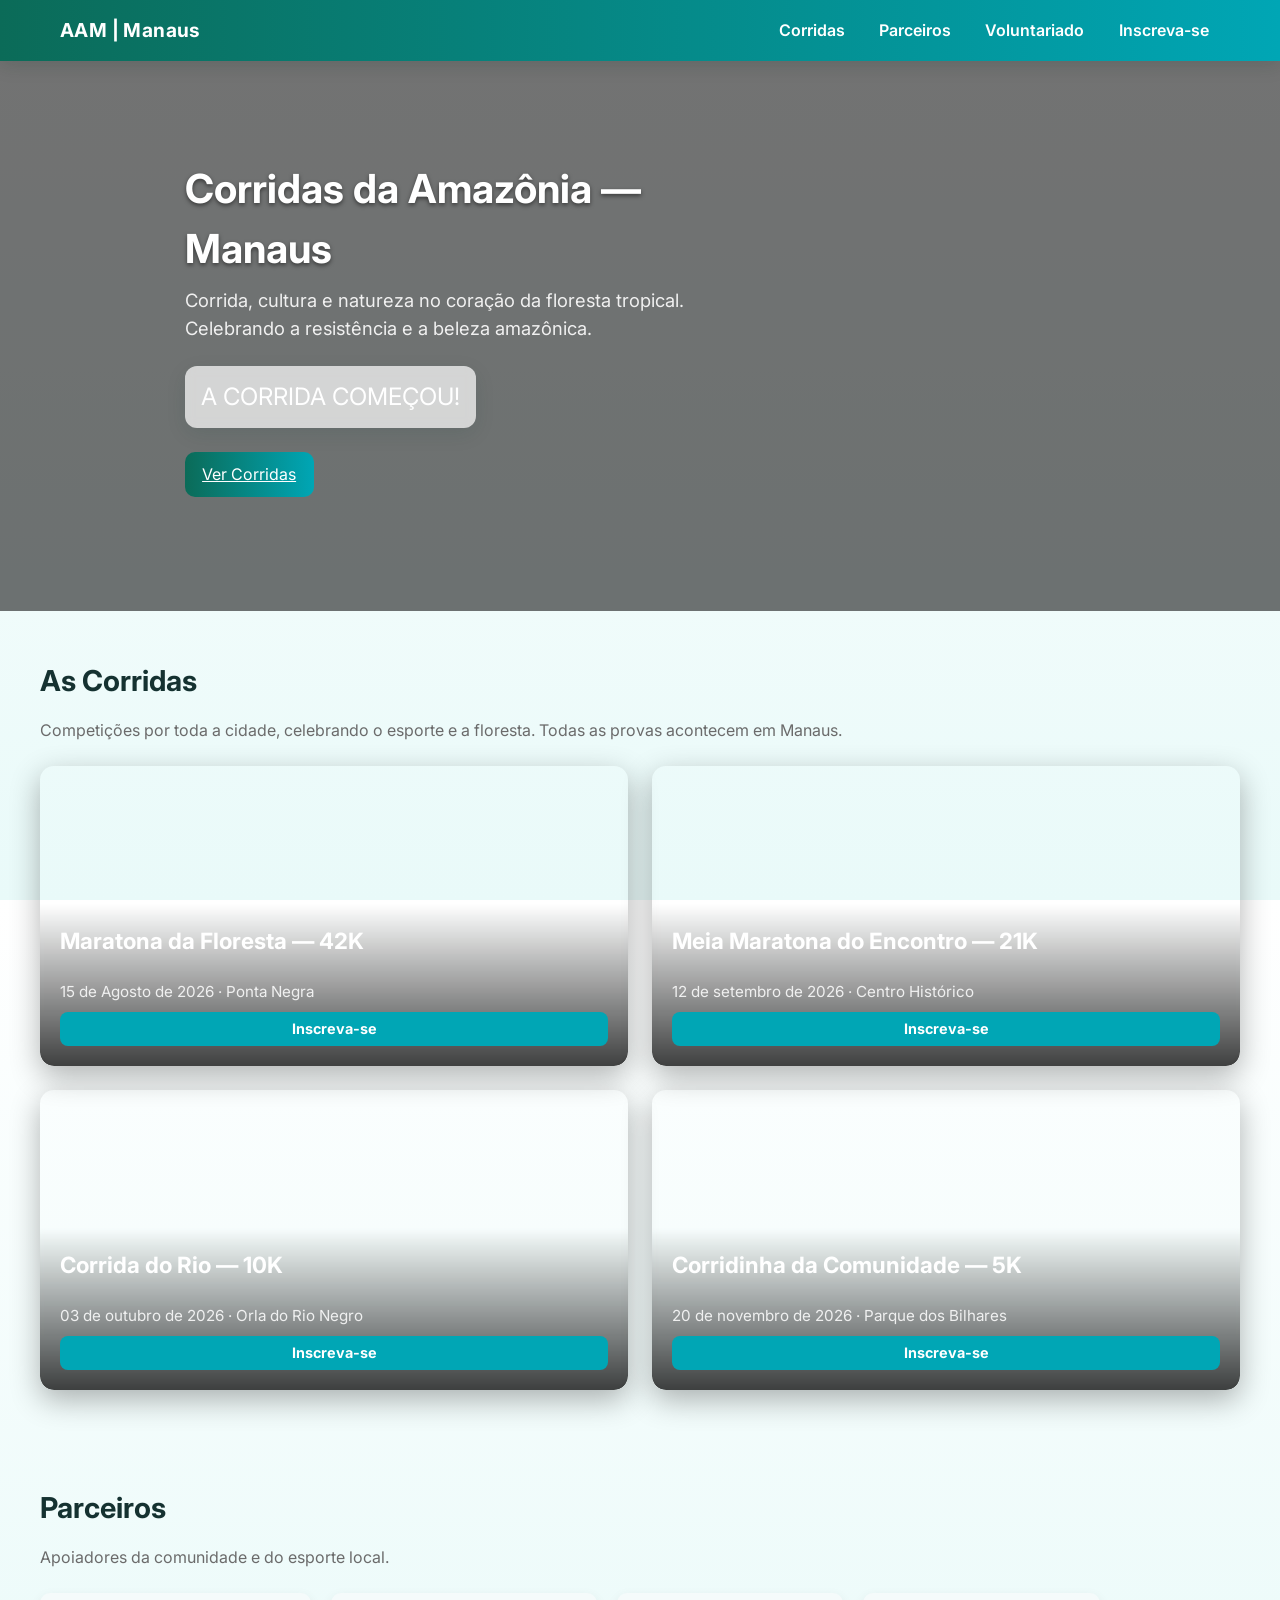
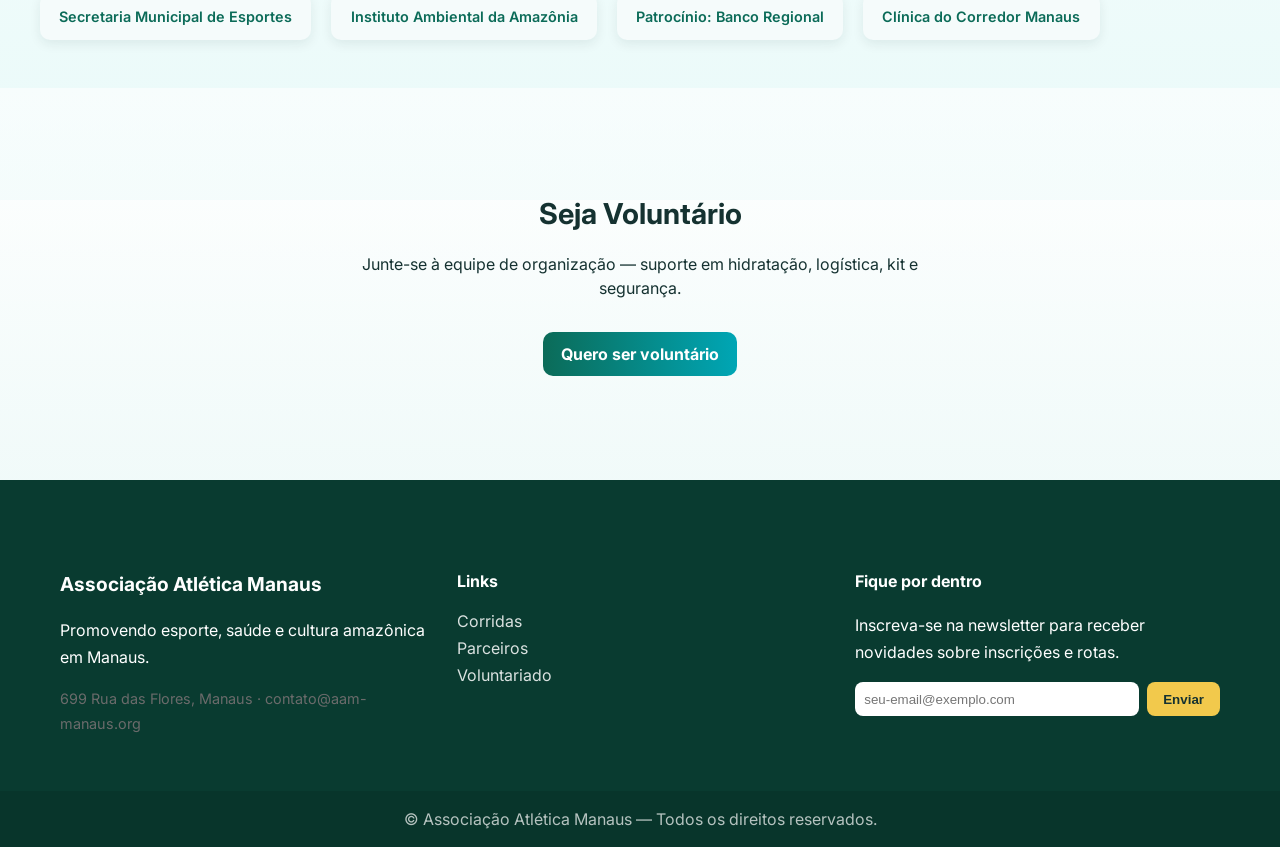
==== index.html @ b6396d85 "Commit inicial: Projeto de Corridas AAM" ====
<!doctype html>
<html lang="pt-BR">
<head>
    <meta charset="utf-8" />
    <meta name="viewport" content="width=device-width,initial-scale=1" />
    <title>Associação Atlética Manaus — Corridas na Amazônia</title>
    <link rel="stylesheet" href="styles.css"> 
    <link rel="preconnect" href="https://fonts.googleapis.com">
    <link rel="preconnect" href="https://fonts.gstatic.com" crossorigin>
    <link href="https://fonts.googleapis.com/css2?family=Inter:wght@300;400;600;700&display=swap" rel="stylesheet">
    <meta name="description" content="Celebrando a resistência e a beleza amazônica — corrida de 5K, 10K, meia e maratona em Manaus.">
</head>
<body>
    <header class="site-header">
        <div class="container header-inner">
            <a class="brand" href="index.html">AAM | Manaus</a>
            <nav class="main-nav" aria-label="menu principal">
                <ul>
                    <li class="dropdown">
    <a href="#" class="dropbtn">Corridas</a>
    
    <div class="dropdown-content">
        <a href="Corrida 1.html">Maratona da Floresta — 42K</a>
        <a href="Corrida 2.html">Meia Maratona do Encontro — 21K</a>
        <a href="Corrida 3.html">Corrida do Rio — 10K</a>
        <a href="Corrida 4.html">Corridinha da Comunidade — 5K</a>
    </div>
</li>
                    <li><a class="btn" href="Parceiros/parceiros.html">Parceiros</a></li>
                    <li><a class="btn" href="volutarios/voluntarios.html">Voluntariado</a></li>
                    <li><a class="btn" href="inscricoes.html">Inscreva-se</a></li>
                </ul>
            </nav>
            <button class="menu-toggle" aria-expanded="false" aria-label="Abrir menu">☰</button>
        </div>
    </header>

    <main>
        <section class="hero" aria-labelledby="hero-title" style="background-image:url('images/hero-manaus.jpg')">
            <div class="overlay"></div> 
            <div class="container hero-inner">
                <div class="hero-text">
                    <h1 id="hero-title">Corridas da Amazônia — Manaus</h1>
                    <p class="lead">Corrida, cultura e natureza no coração da floresta tropical. Celebrando a resistência e a beleza amazônica.</p>

                    <div class="countdown" aria-live="polite">
                        <div><strong id="days">00</strong><span>Dias</span></div>
                        <div><strong id="hours">00</strong><span>Horas</span></div>
                        <div><strong id="minutes">00</strong><span>Min</span></div> 
                        <div><strong id="seconds">00</strong><span>Seg</span></div> 
                    </div>

                    <p class="hero-cta">
                        <a class="primary" href="#races">Ver Corridas</a>
                    </p>
                </div>
            </div>
        </section>

        <section id="races" class="container section">
            <h2>As Corridas</h2>
            <p class="muted">Competições por toda a cidade, celebrando o esporte e a floresta. Todas as provas acontecem em Manaus.</p>

            <div class="races-grid">
                <article class="race-card" style="background-image:url('images/corrida-manaus.jpg')">
                    <div class="race-overlay">
                        <a class="race-title-link" href="Corrida 1.html">
                            <h3>Maratona da Floresta — 42K</h3>
                        </a>
                        <p class="meta">15 de Agosto de 2026 · Ponta Negra</p>
                        <a href="inscricoes.html" class="btn small">Inscreva-se</a>
                    </div>
                </article>

                <article class="race-card" style="background-image:url('images/rio-negro.jpg')">
                    <div class="race-overlay">
                        <a class="race-title-link" href="Corrida 2.html">
                            <h3>Meia Maratona do Encontro — 21K</h3>
                        </a>
                        <p class="meta">12 de setembro de 2026 · Centro Histórico</p>
                        <a href="inscricoes.html" class="btn small">Inscreva-se</a>
                    </div>
                </article>

                <article class="race-card" style="background-image:url('images/floresta.jpg')">
                    <div class="race-overlay">
                        <a class="race-title-link" href="Corrida 3.html">
                            <h3>Corrida do Rio — 10K</h3>
                        </a>
                        <p class="meta">03 de outubro de 2026 · Orla do Rio Negro</p>
                        <a href="inscricoes.html" class="btn small">Inscreva-se</a>
                    </div>
                </article>

                <article class="race-card" style="background-image:url('images/voluntarios.jpg')">
                    <div class="race-overlay">
                        <a class="race-title-link" href="Corrida 4.html">
                            <h3>Corridinha da Comunidade — 5K</h3>
                        </a>
                        <p class="meta">20 de novembro de 2026 · Parque dos Bilhares</p>
                        <a href="inscricoes.html" class="btn small">Inscreva-se</a>
                    </div>
                </article>
            </div>
        </section>

        

        <section id="partners" class="container section">
            <h2>Parceiros</h2>
            <p class="muted">Apoiadores da comunidade e do esporte local.</p>

            <div class="partners-grid">
                <div class="partner">Secretaria Municipal de Esportes</div>
                <div class="partner">Instituto Ambiental da Amazônia</div>
                <div class="partner">Patrocínio: Banco Regional</div>
                <div class="partner">Clínica do Corredor Manaus</div>
            </div>
        </section>

        <section id="volunteer" class="section alt">
            <div class="container">
                <h2>Seja Voluntário</h2>
                <p>Junte-se à equipe de organização — suporte em hidratação, logística, kit e segurança.</p>
                <a class="btn primary" href="volutarios/voluntarios.html">Quero ser voluntário</a>
            </div>
        </section>

        <footer class="site-footer">
            <div class="container footer-inner">
                <div class="footer-col">
                    <h3>Associação Atlética Manaus</h3>
                    <p>Promovendo esporte, saúde e cultura amazônica em Manaus.</p>
                    <p class="muted small">699 Rua das Flores, Manaus · contato@aam-manaus.org</p>
                </div>

                <div class="footer-col">
                    <h4>Links</h4>
                    <ul>
                        <li><a href="#races">Corridas</a></li>
                        <li><a href="Parceiros/parceiros.html">Parceiros</a></li>
                        <li><a href="volutarios/voluntarios.html">Voluntariado</a></li>
                    </ul>
                </div>

                <div class="footer-col">
                    <h4>Fique por dentro</h4>
                    <p>Inscreva-se na newsletter para receber novidades sobre inscrições e rotas.</p>
                    <form class="newsletter" action="#" method="post" onsubmit="alert('Obrigado! (formulário de demonstração)'); return false;">
                        <input type="email" placeholder="seu-email@exemplo.com" required>
                        <button type="submit">Enviar</button>
                    </form>
                </div>
            </div>

            <div class="copyright">
                © <span id="year"></span> Associação Atlética Manaus — Todos os direitos reservados.
            </div>
        </footer>
    </main>
    <script>
    // Espera o HTML carregar ANTES de rodar qualquer script
    document.addEventListener('DOMContentLoaded', () => {

        // --- INÍCIO: O SEU CÓDIGO DO DROPDOWN (Menu) ---
        const dropbtn = document.querySelector('.dropbtn');
        const dropdownContent = document.querySelector('.dropdown-content');

        if (dropbtn && dropdownContent) {
            // Alterna a classe 'show' para mostrar/esconder o menu
            dropbtn.addEventListener('click', function(e) {
                e.preventDefault(); // Impede o link '#' de rolar a página para o topo
                dropdownContent.classList.toggle('show');
            });

            // Fecha o dropdown se o usuário clicar fora dele
            document.addEventListener('click', function(e) {
                if (!dropbtn.contains(e.target) && !dropdownContent.contains(e.target)) {
                    dropdownContent.classList.remove('show');
                }
            });
        }
        const dataDoEventoString = "sep 12, 2026 08:00:00"; 
        const dataDoEvento = new Date(dataDoEventoString).getTime();

        const elDias = document.getElementById("days");
        const elHoras = document.getElementById("hours");
        const elMinutos = document.getElementById("minutes");
        const elSegundos = document.getElementById("seconds");
        
        const elContainer = document.querySelector('.countdown'); 

        if (!elDias || !elHoras || !elMinutos || !elSegundos) {
            console.error("ERRO: Não encontrei os elementos 'days', 'hours', 'minutes', 'seconds'.");
        } else {
            const intervalo = setInterval(function() {
                
                const agora = new Date().getTime();
                const distancia = dataDoEvento - agora;

                if (distancia < 0) {
                    clearInterval(intervalo);
                    if(elContainer) {
                       elContainer.innerHTML = "<div style='color: white; font-size: 1.5rem; text-align: center;'>A CORRIDA COMEÇOU!</div>";
                    } else {
                       elDias.parentElement.innerHTML = "Evento Iniciado!";
                    }
                    return; 
                }

                const dias = Math.floor(distancia / (1000 * 60 * 60 * 24));
                const horas = Math.floor((distancia % (1000 * 60 * 60 * 24)) / (1000 * 60 * 60));
                const minutos = Math.floor((distancia % (1000 * 60 * 60)) / (1000 * 60));
                const segundos = Math.floor((distancia % (1000 * 60)) / 1000);

                elDias.innerText = dias < 10 ? "0" + dias : dias;
                elHoras.innerText = horas < 10 ? "0" + horas : horas;
                elMinutos.innerText = minutos < 10 ? "0" + minutos : minutos;
                elSegundos.innerText = segundos < 10 ? "0" + segundos : segundos;

            }, 1000); 
        }

    }); // Fim do 'DOMContentLoaded'
</script>
    
</body>
</html>
---- styles.css ----
:root{
    /* CORES */
    --bg: #ffffff;
    --card: #f5fbfb;
    --muted: #6b6b6b;
    --accent-1: #0b6b58; /* verde amazônico */
    --accent-2: #00a6b5; /* azul rio */
    --accent-3: #f2c94c; /* amarelo solar */
    --glass: rgba(255,255,255,0.7);

    /* LAYOUT */
    --radius: 14px;
    --max-width: 1200px; 
    --container-pad: 1.25rem;

    /* TIPOGRAFIA */
    font-family: 'Inter', system-ui, -apple-system, 'Segoe UI', Roboto, 'Helvetica Neue', Arial, sans-serif;
    font-size: 16px;
}

/* Base Reset & Typography */
*, *::before, *::after {
    box-sizing: border-box;
}
html, body {
    height: 100%;
}
body {
    margin: 0;
    background: linear-gradient(180deg, var(--bg) 0%, #e9faf9 100%);
    color: #153231;
    -webkit-font-smoothing: antialiased;
    -moz-osx-font-smoothing: grayscale;
    line-height: 1.5;
}
a { color: var(--accent-2); }
.muted { color: var(--muted); }
.small { font-size: 0.9rem; }
h2 { margin: 0 0 0.5rem 0; font-size: 1.8rem; }
h3 { margin: 0; font-size: 1.25rem; }
h4 { margin-top: 0; }

/* Container & Sections */
.container {
    max-width: var(--max-width);
    margin: 0 auto;
    padding: 2.5rem var(--container-pad); 
}
.section { padding: 3rem 0; }
.section.alt { background: linear-gradient(180deg, rgba(255,255,255,0.6), rgba(240,250,249,0.9)); }


/* Botões */
.btn {
    text-decoration: none;
    font-weight: 700;
    cursor: pointer;
    text-align: center;
    transition: all 0.2s ease-in-out;
}
.primary {
    display: inline-block;
    background: linear-gradient(90deg, var(--accent-1), var(--accent-2));
    color: white;
    padding: 0.65rem 1.1rem;
    border-radius: 10px;
    border: none;
}
.primary:hover { opacity: 0.9; transform: translateY(-1px); }

.secondary {
    display: inline-block;
    background: transparent;
    color: var(--accent-1);
    border: 2px solid var(--accent-1);
    padding: 0.55rem 1rem;
    border-radius: 10px;
    font-weight: 600;
}
.secondary:hover { background: var(--accent-1); color: white; }

.btn.small {
    padding: 0.4rem 0.8rem;
    border-radius: 8px;
    background: var(--accent-2);
    color: white;
    font-size: 0.9rem;
}
.btn.small:hover { background: var(--accent-1); }
.link { color: var(--accent-1); text-decoration: none; font-weight: 600; }
.link:hover { text-decoration: underline; }


/* Header & Navigation */
.site-header {
    background: linear-gradient(90deg, var(--accent-1), var(--accent-2));
    color: white;
    position: sticky;
    top: 0;
    z-index: 100;
    box-shadow: 0 4px 18px rgba(5,40,30,0.15);
}
.header-inner {
    display: flex;
    align-items: center;
    justify-content: space-between;
    padding: 1rem var(--container-pad); 
}
.brand {
    font-weight: 700;
    text-decoration: none;
    color: white;
    font-size: 1.2rem;
    letter-spacing: 0.4px;
}
.main-nav ul {
    list-style: none;
    margin: 0;
    padding: 0;
    display: flex;
    gap: 0.75rem;
    align-items: center;
}
.main-nav a {
    color: white;
    text-decoration: none;
    padding: 0.45rem 0.7rem;
    border-radius: 8px;
    font-weight: 600;
}
.main-nav a:hover { background: rgba(255,255,255,0.12); }
.btn.header-btn { 
    background: rgba(255,255,255,0.18);
    border: 1px solid rgba(255,255,255,0.3);
    padding: 0.4rem 0.9rem;
    border-radius: 10px;
}
.menu-toggle {
    display: none;
    background: none;
    border: 0;
    color: white;
    font-size: 1.5rem;
    padding: 0.5rem;
    cursor: pointer;
}

/* Hero Section (Com imagem de fundo) */
.hero {
    position: relative;
    background-size: cover;
    background-position: center top 20%; /* FOCA no topo para mostrar o Teatro Amazonas */
    background-repeat: no-repeat;
    min-height: 550px; 
    color: white;
    display: flex;
    align-items: center;
}
.hero .overlay {
    position: absolute;
    inset: 0;
    background: rgba(0,0,0,0.55); /* Levemente mais escuro para melhor contraste */
}
.hero-inner {
    position: relative;
    z-index: 2;
    padding-top: 2rem; 
    padding-bottom: 2rem;
}
.hero-text {
    flex: 1;
    max-width: 60%; 
}
.hero h1 { 
    font-size: 2.5rem; 
    margin: 0 0 0.5rem 0;
    text-shadow: 0 2px 4px rgba(0,0,0,0.5);
}
.lead {
    color: #f0f0f0; 
    margin: 0 0 1.5rem 0;
    font-size: 1.15rem;
}

/* Contagem Regressiva */
.countdown {
    display: flex;
    gap: 0.75rem;
    margin: 1.25rem 0 1.5rem 0;
}
.countdown div {
    background: var(--glass);
    backdrop-filter: blur(5px);
    border-radius: 12px;
    padding: 0.8rem 1rem;
    min-width: 75px;
    text-align: center;
    box-shadow: 0 6px 20px rgba(13,57,50,0.1);
    color: #153231;
}
.countdown strong {
    display: block;
    font-size: 1.75rem;
    font-weight: 700;
    color: var(--accent-1);
}
.countdown span {
    font-size: 0.8rem;
    text-transform: uppercase;
    font-weight: 600;
    color: var(--muted);
}
.hero-cta a { margin-right: 0.75rem; }

/* Races Grid (Cards com Imagem) */
.races-grid {
    display: grid;
    grid-template-columns: repeat(2, 1fr);
    gap: 1.5rem;
    margin-top: 1.5rem;
}
.race-card {
    /* Estilos para usar background-image */
    background-size: cover;
    background-position: center; /* Ponto central da imagem */
    background-repeat: no-repeat; /* EVITA REPETIÇÃO DA IMAGEM */
    height: 300px;
    position: relative;
    border-radius: 14px;
    overflow: hidden;
    color: white;
    display: flex;
    align-items: flex-end;
    box-shadow: 0 10px 30px rgba(0,0,0,0.3);
    transition: transform 0.3s ease;
}

/* AJUSTES INDIVIDUAIS PARA MELHOR CORTE (Foco no ponto principal da imagem) */
.race-card:nth-child(1) { /* Maratona da Floresta (Corrida de rua) */
    background-position: center 40%; 
}
.race-card:nth-child(2) { /* Meia Maratona do Encontro (Rio Negro) */
    background-position: center; 
}
.race-card:nth-child(3) { /* Corrida do Rio (Floresta) */
    background-position: center bottom; /* Foca mais na floresta */
}
.race-card:nth-child(4) { /* Corridinha da Comunidade (Voluntário) */
    background-position: center; 
}
/* FIM DOS AJUSTES INDIVIDUAIS */

.race-card:hover {
    transform: translateY(-5px);
    box-shadow: 0 15px 40px rgba(0,0,0,0.4);
}

/* REGRA ATUALIZADA para melhorar o contraste e adicionar o blur */
.race-card .race-overlay { 
    background: linear-gradient(180deg, transparent 0%, rgba(0,0,0,0.75)); /* Começa o preto do topo (0%) e é mais opaco (0.75) */
    backdrop-filter: blur(2px); /* Adiciona o desfoque sutil na imagem de fundo */
    width: 100%;
    padding: 1.25rem;
    display: flex;
    flex-direction: column;
    gap: 0.5rem;
}
/* FIM DA REGRA ATUALIZADA */

/* NOVO BLOCO: Estilos para o título da corrida como link (efeito sublinhado) */
.race-card .race-title-link {
    text-decoration: none; /* Remove sublinhado padrão */
    color: white;
    transition: color 0.2s, text-decoration 0.2s; /* Adiciona transição para o sublinhado e cor */
}

/* Efeito de Sublinhado e Cor ao passar o mouse (HOVER) */
.race-card .race-title-link:hover {
    text-decoration: underline; /* Adiciona o sublinhado ao passar o mouse */
    color: var(--accent-3); /* Opcional: muda a cor no hover para dar feedback (amarelo) */
}

.race-card .race-title-link h3 {
    margin: 0; /* Remove a margem padrão do h3 para encostar no link */
}
/* FIM DO NOVO BLOCO */

.race-card h3 { font-size: 1.4rem; }
.race-card .meta { 
    color: rgba(255,255,255,0.85); 
    font-size: 0.95rem; 
    margin-bottom: 0;
}

/* Programs Grid */
.programs-grid {
    display: grid;
    grid-template-columns: repeat(3, 1fr);
    gap: 1.5rem;
    margin-top: 1.5rem;
}
.program-card {
    background: var(--card);
    padding: 1.25rem;
    border-radius: 12px;
    box-shadow: 0 6px 18px rgba(6,40,35,0.06);
    border-left: 4px solid var(--accent-2);
}
.program-card p { color: var(--muted); }

/* Partners */
.partners-grid {
    display: flex;
    gap: 1.25rem;
    flex-wrap: wrap;
    margin-top: 1.5rem;
    align-items: center;
}
.partner {
    background: var(--card);
    padding: 0.8rem 1.2rem;
    border-radius: 10px;
    box-shadow: 0 4px 12px rgba(6,40,35,0.08);
    font-weight: 600;
    color: var(--accent-1);
    font-size: 0.9rem;
}

/* Volunteer Section */
#volunteer {
    text-align: center;
    padding-bottom: 4rem;
    padding-top: 4rem;
}
#volunteer p { max-width: 600px; margin: 1rem auto 2rem auto; }

/* Footer */
.site-footer {
    background: #093b30;
    color: white;
    padding-top: 3rem;
}
.footer-inner {
    display: flex;
    gap: 2rem;
    align-items: flex-start;
    justify-content: space-between;
}
.footer-col {
    flex: 1;
    min-width: 180px;
    line-height: 1.7;
}
.footer-col h3 { font-size: 1.2rem; }
.footer-col h4 { font-size: 1rem; margin-bottom: 0.75rem; }
.footer-col ul { list-style: none; padding: 0; margin: 0; }
.footer-col a { color: rgba(255,255,255,0.85); text-decoration: none; }
.footer-col a:hover { color: var(--accent-3); }

.newsletter { display: flex; gap: 0.5rem; margin-top: 0.75rem; }
.newsletter input { 
    flex: 1; 
    padding: 0.6rem; 
    border-radius: 8px; 
    border: 0;
    min-width: 100px;
}
.newsletter button { 
    padding: 0.6rem 1rem; 
    border-radius: 8px; 
    border: 0;
    background: var(--accent-3);
    color: #153231;
    font-weight: 700;
}

.copyright {
    text-align: center;
    padding: 1rem 0;
    background: rgba(0,0,0,0.1);
    color: rgba(255,255,255,0.7);
}


/* --- RESPONSIVIDADE --- */

/* Tablet/Small Desktop (max-width: 900px) */
@media (max-width: 900px) {
    .header-inner { padding: 0.75rem var(--container-pad); }
    .hero-inner { flex-direction: column; align-items: flex-start; }
    .hero-text { max-width: 100%; text-align: center; } /* CENTRALIZA TEXTO NO MOBILE */
    .hero h1 { font-size: 2rem; }
    .hero { min-height: 400px; } /* Altura menor no mobile */
    .hero-cta { 
        display: flex;
        flex-direction: column;
        gap: 0.75rem;
    }
    .hero-cta a { margin-right: 0; width: 100%; }
    .countdown { justify-content: center; }
    
    .races-grid { gap: 1rem; }

    /* Navegação Mobile */
    .main-nav { 
        display: block; 
        position: absolute;
        left: 0;
        right: 0;
        top: 66px; 
        background: linear-gradient(180deg, var(--accent-1), var(--accent-2));
        box-shadow: 0 10px 20px rgba(0,0,0,0.15);
        max-height: 0;
        overflow: hidden;
        transition: max-height 0.3s ease-in-out;
    }
    .main-nav.open {
        max-height: 400px; 
        padding: 1rem 0;
    }
    .main-nav ul {
        flex-direction: column;
        gap: 0.25rem;
        align-items: stretch;
        padding: 0 var(--container-pad);
    }
    .main-nav a { 
        padding: 0.65rem 1rem;
        border-radius: 4px;
        display: block;
    }
    .main-nav a:hover { background: rgba(255,255,255,0.15); }

    .menu-toggle { display: block; }

    /* Footer */
    .footer-inner { flex-direction: column; }
    .footer-col { min-width: auto; }
}

/* Mobile Devices (max-width: 650px) */
@media (max-width: 650px) {
    :root { --container-pad: 1rem; }
    .container { padding: 2rem var(--container-pad); }
    
    .races-grid { grid-template-columns: 1fr; }
    .programs-grid { grid-template-columns: 1fr; }
    .race-card { height: 200px; }

    .hero-text { text-align: center; }
    .countdown div { min-width: 60px; padding: 0.5rem; }
    .countdown strong { font-size: 1.4rem; }
    
    .newsletter { flex-direction: column; }
    .newsletter input, .newsletter button { width: 100%; }
}

/* FORMULÁRIO DE INSCRIÇÃO (ESPECÍFICO para inscricoes.html) */
.inscricao-form {
    max-width: 500px; /* Limita a largura para melhor legibilidade */
    margin: 2rem auto; /* Centraliza o formulário */
    padding: 2.5rem;
    background: var(--card); /* Fundo branco para parecer um "card" flutuante */
    border-radius: var(--radius); /* Cantos arredondados (14px) */
    box-shadow: 0 10px 30px rgba(0,0,0,0.08); /* Sombra suave para destacar */
    display: flex; /* Flexbox para organizar os campos */
    flex-direction: column;
    gap: 1rem; /* Espaçamento entre os campos */
}

.inscricao-form label {
    display: block;
    font-weight: 600; /* Semidegrido para labels */
    margin-bottom: 0.35rem;
    color: #153231;
}

/* Estilização dos campos de texto e seleção */
.inscricao-form input:not([type="checkbox"]), 
.inscricao-form select {
    width: 100%;
    padding: 0.75rem 1rem;
    border: 1px solid #ddd;
    border-radius: 8px; /* Cantos arredondados */
    font-size: 1rem;
    color: #153231;
    transition: border-color 0.2s ease-in-out, box-shadow 0.2s ease-in-out;
    -webkit-appearance: none; 
    -moz-appearance: none; 
    appearance: none;
}

/* Foco e destaque */
.inscricao-form input:not([type="checkbox"]):focus,
.inscricao-form select:focus {
    border-color: var(--accent-2); /* Borda azul ao focar */
    outline: none;
    box-shadow: 0 0 0 3px rgba(0, 166, 181, 0.15); /* Sombra sutil com a cor azul */
}

/* Estilo para a seta de dropdown (select) */
.inscricao-form select {
    /* SVG para seta customizada, mantendo a estética limpa */
    background-image: url("data:image/svg+xml,%3Csvg xmlns='http://www.w3.org/2000/svg' width='16' height='16' fill='%236b6b6b' class='bi bi-chevron-down' viewBox='0 0 16 16'%3E%3Cpath fill-rule='evenodd' d='M1.646 4.646a.5.5 0 0 1 .708 0L8 10.293l5.646-5.647a.5.5 0 0 1 .708.708l-6 6a.5.5 0 0 1-.708 0l-6-6a.5.5 0 0 1 0-.708z'/%3E%3C/svg%3E");
    background-repeat: no-repeat;
    background-position: right 1rem center;
    background-size: 0.75rem;
    padding-right: 2.5rem;
}

/* Estilo para o checkbox de regulamento */
.inscricao-form .checkbox {
    display: flex;
    align-items: center;
    gap: 0.75rem;
    margin-top: 0.5rem;
}

.inscricao-form .checkbox label {
    display: inline;
    margin-bottom: 0;
    font-weight: 400;
    cursor: pointer;
}

.inscricao-form .checkbox input[type="checkbox"] {
    /* Usa a cor de destaque da marca (verde) */
    accent-color: var(--accent-1); 
    width: 1.1rem;
    height: 1.1rem;
    cursor: pointer;
}

/* Força o botão primário a ocupar 100% dentro do formulário */
.inscricao-form button[type="submit"].primary {
    width: 100%;
    margin-top: 1.5rem;
}

.race-detail-image {
    width: 100%; /* Esta é a regra principal! */
    height: auto;
    border-radius: var(--radius);
    box-shadow: 0 8px 20px rgba(0,0,0,0.1);
    background-color: #e0e0e0; /* Fundo cinza para o placeholder */
    object-fit: cover;
}

/* --- ESTILOS PARA DROPDOWN DE CORRIDAS --- */

/* Contêiner principal (o LI) */
.dropdown {
    position: relative; /* Essencial para que o menu flutue corretamente */
    display: inline-block;
}

/* O botão/link principal */
.dropbtn {
    /* Mantém os mesmos estilos dos outros links de navegação */
}

/* O conteúdo do menu flutuante */
.dropdown-content {
    display: none; /* ESCONDE o menu por padrão */
    position: absolute;
    background-color: var(--accent-1); /* Cor de fundo do dropdown */
    min-width: 240px;
    box-shadow: 0px 8px 16px 0px rgba(0,0,0,0.2);
    z-index: 101; /* Garante que fique acima de outros elementos (como as sections) */
    top: 100%; /* Posiciona abaixo do link "Corridas" */
    left: 0;
    border-radius: 0 0 8px 8px; /* Arredonda só a parte de baixo */
    padding: 0.5rem 0;
}

/* Estilos dos links internos do dropdown */
.dropdown-content a {
    color: white; 
    padding: 0.75rem 1rem;
    text-decoration: none;
    display: block; /* Ocupa a largura total */
    text-align: left;
    transition: background-color 0.2s;
    font-weight: 500;
}

/* Efeito hover nos links internos */
.dropdown-content a:hover {
    background-color: var(--accent-2); /* Azul mais claro no hover */
}

/* REGRA QUE MOSTRA O DROPDOWN quando a classe 'show' é adicionada via JS */
.dropdown-content.show {
    display: block;
}

/* AJUSTE PARA MOBILE: O dropdown deve ser apenas um item listado */
@media (max-width: 900px) {
    .dropdown {
        width: 100%; /* Ocupa a largura total no menu mobile */
    }
    .dropdown-content {
        position: static; /* Não flutua no menu mobile, fica abaixo do botão */
        box-shadow: none;
        min-width: 100%;
        border-radius: 0;
        background-color: rgba(0, 0, 0, 0.1); /* Um fundo sutil para diferenciar */
        padding: 0;
        margin-top: -0.25rem; /* Puxa para cima para ficar junto */
    }
    .dropdown-content a {
        padding-left: 1.5rem; /* Recuo para mostrar que são sub-itens */
    }
}
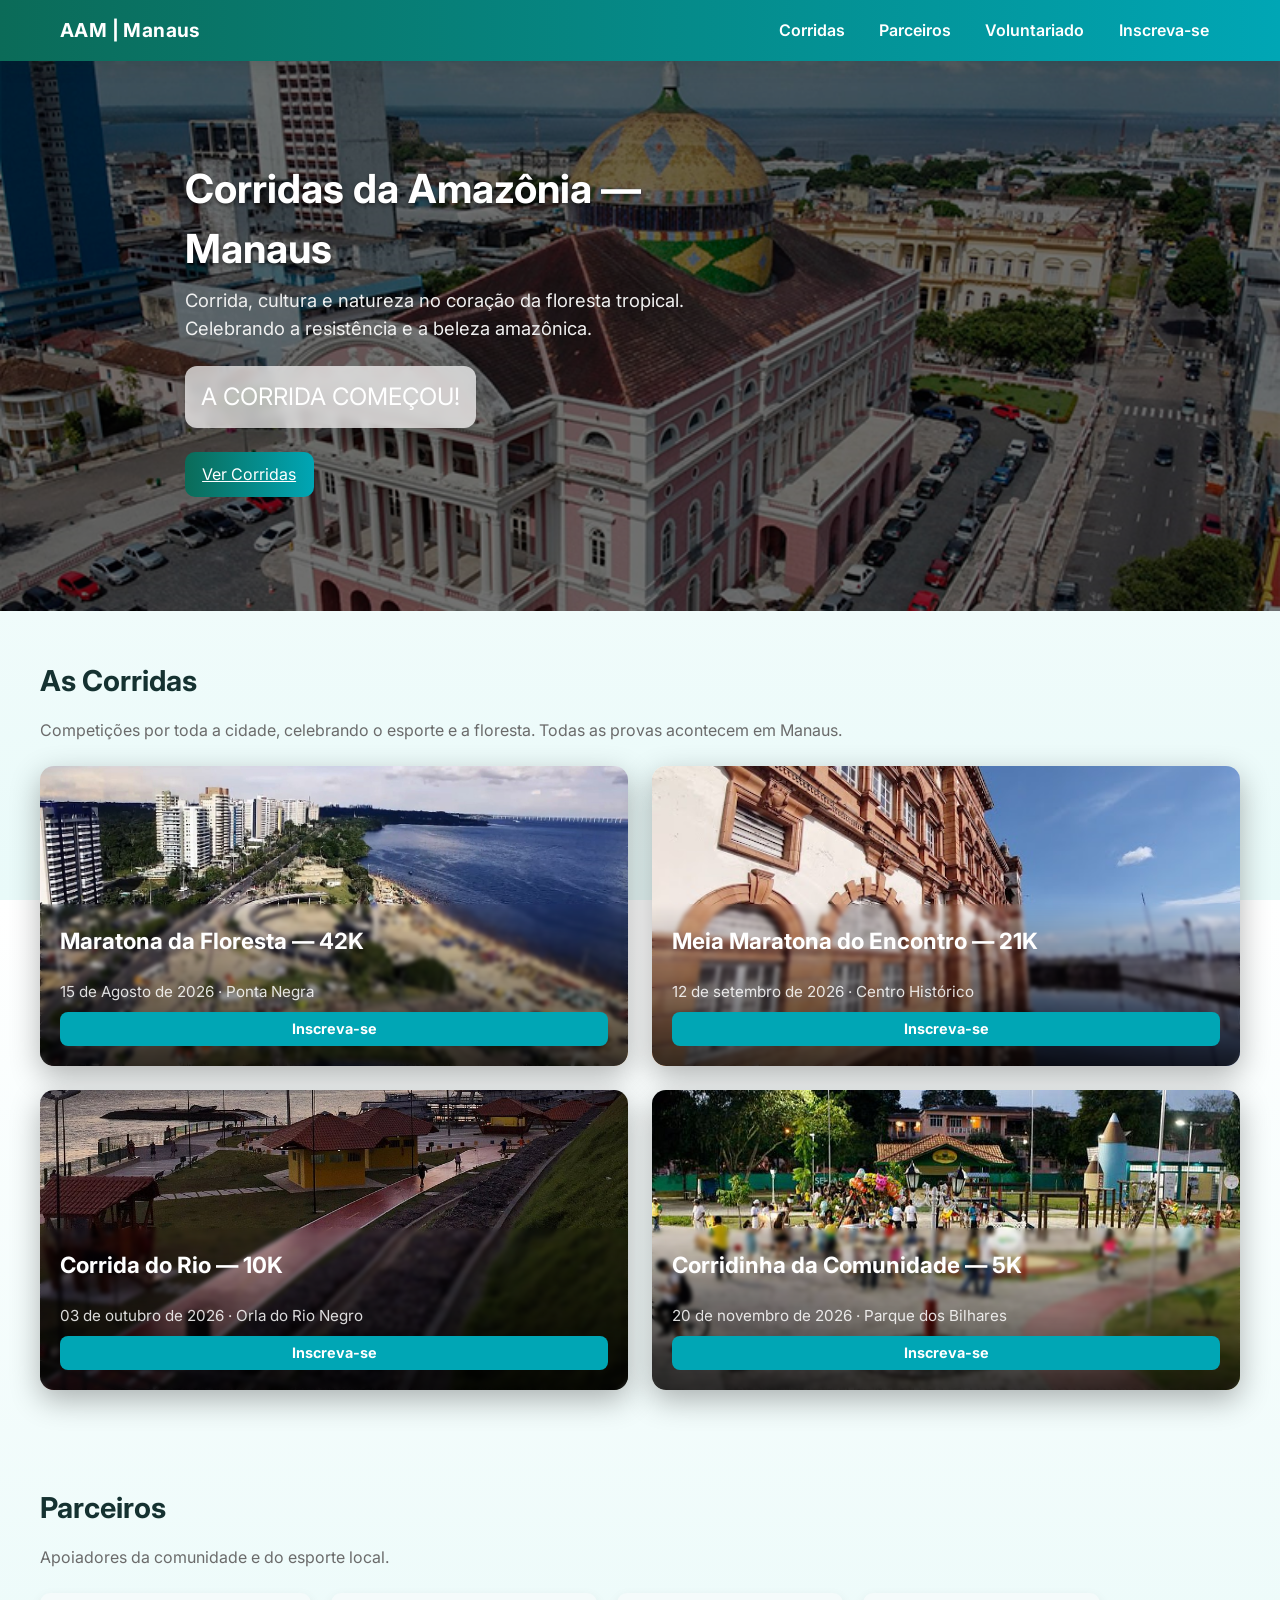
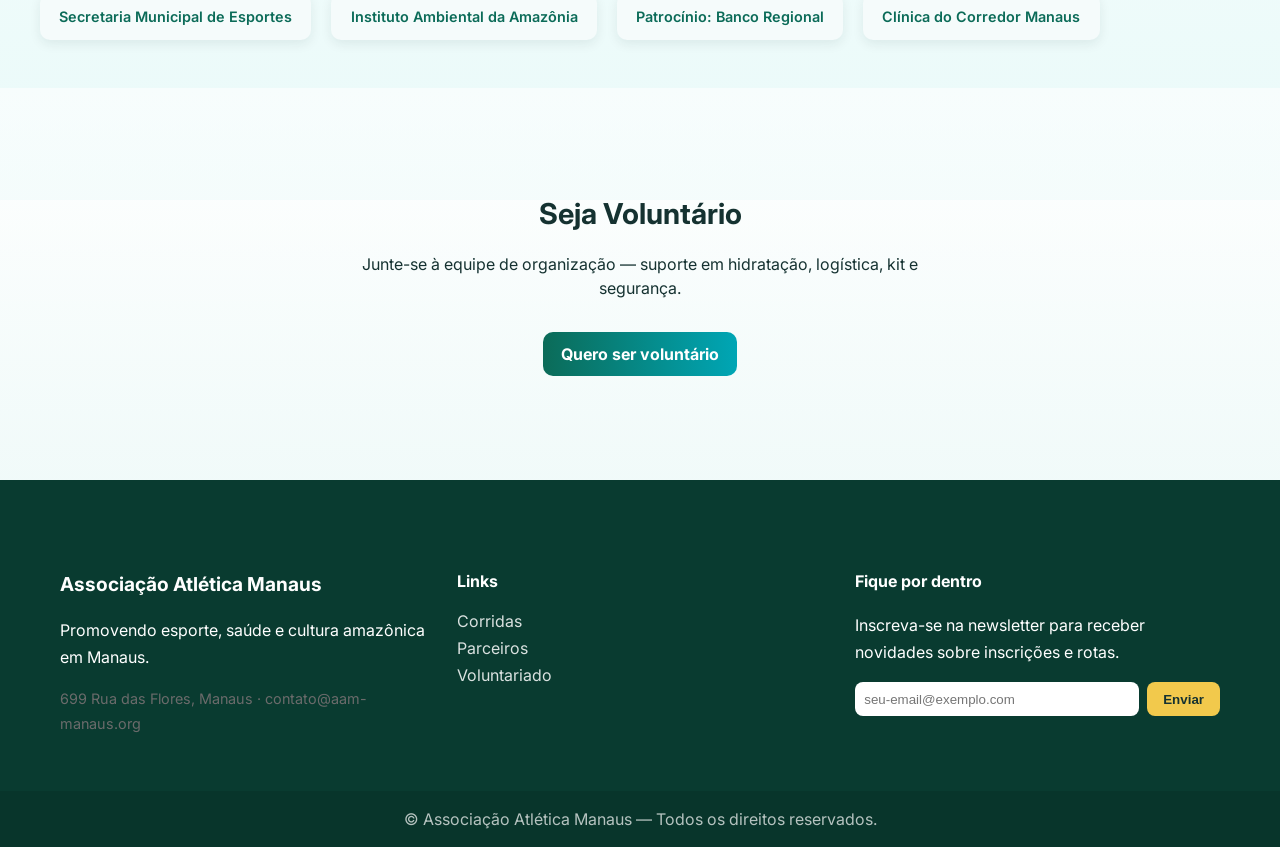
==== commit a0379b32: "Altera o nome da pasta de imagens para img" ====
--- a/index.html
+++ b/index.html
@@ -36,7 +36,7 @@
     </header>
 
     <main>
-        <section class="hero" aria-labelledby="hero-title" style="background-image:url('images/hero-manaus.jpg')">
+        <section class="hero" aria-labelledby="hero-title" style="background-image:url('img/hero-manaus.jpg')">
             <div class="overlay"></div> 
             <div class="container hero-inner">
                 <div class="hero-text">
@@ -62,7 +62,7 @@
             <p class="muted">Competições por toda a cidade, celebrando o esporte e a floresta. Todas as provas acontecem em Manaus.</p>
 
             <div class="races-grid">
-                <article class="race-card" style="background-image:url('images/corrida-manaus.jpg')">
+                <article class="race-card" style="background-image:url('img/corrida-manaus.jpg')">
                     <div class="race-overlay">
                         <a class="race-title-link" href="Corrida 1.html">
                             <h3>Maratona da Floresta — 42K</h3>
@@ -72,7 +72,7 @@
                     </div>
                 </article>
 
-                <article class="race-card" style="background-image:url('images/rio-negro.jpg')">
+                <article class="race-card" style="background-image:url('img/rio-negro.jpg')">
                     <div class="race-overlay">
                         <a class="race-title-link" href="Corrida 2.html">
                             <h3>Meia Maratona do Encontro — 21K</h3>
@@ -82,7 +82,7 @@
                     </div>
                 </article>
 
-                <article class="race-card" style="background-image:url('images/floresta.jpg')">
+                <article class="race-card" style="background-image:url('img/floresta.jpg')">
                     <div class="race-overlay">
                         <a class="race-title-link" href="Corrida 3.html">
                             <h3>Corrida do Rio — 10K</h3>
@@ -92,7 +92,7 @@
                     </div>
                 </article>
 
-                <article class="race-card" style="background-image:url('images/voluntarios.jpg')">
+                <article class="race-card" style="background-image:url('img/voluntarios.jpg')">
                     <div class="race-overlay">
                         <a class="race-title-link" href="Corrida 4.html">
                             <h3>Corridinha da Comunidade — 5K</h3>
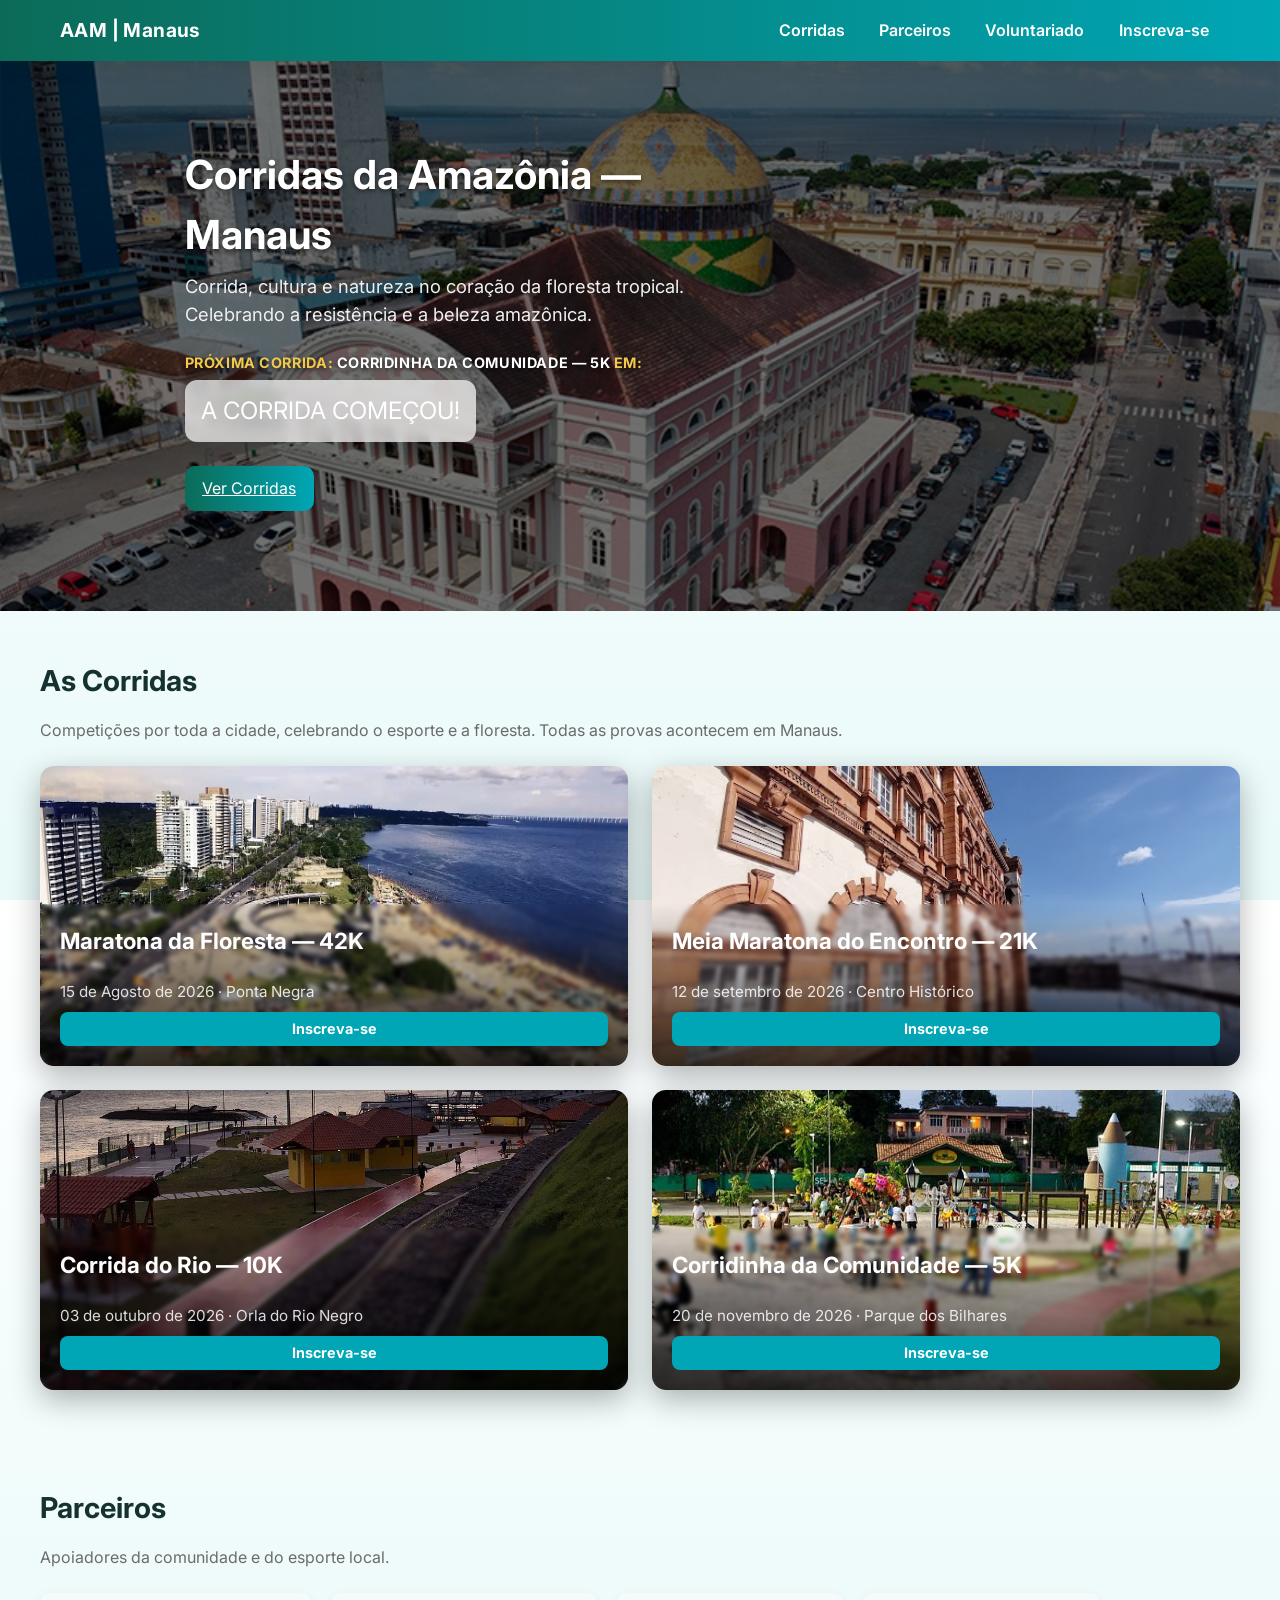
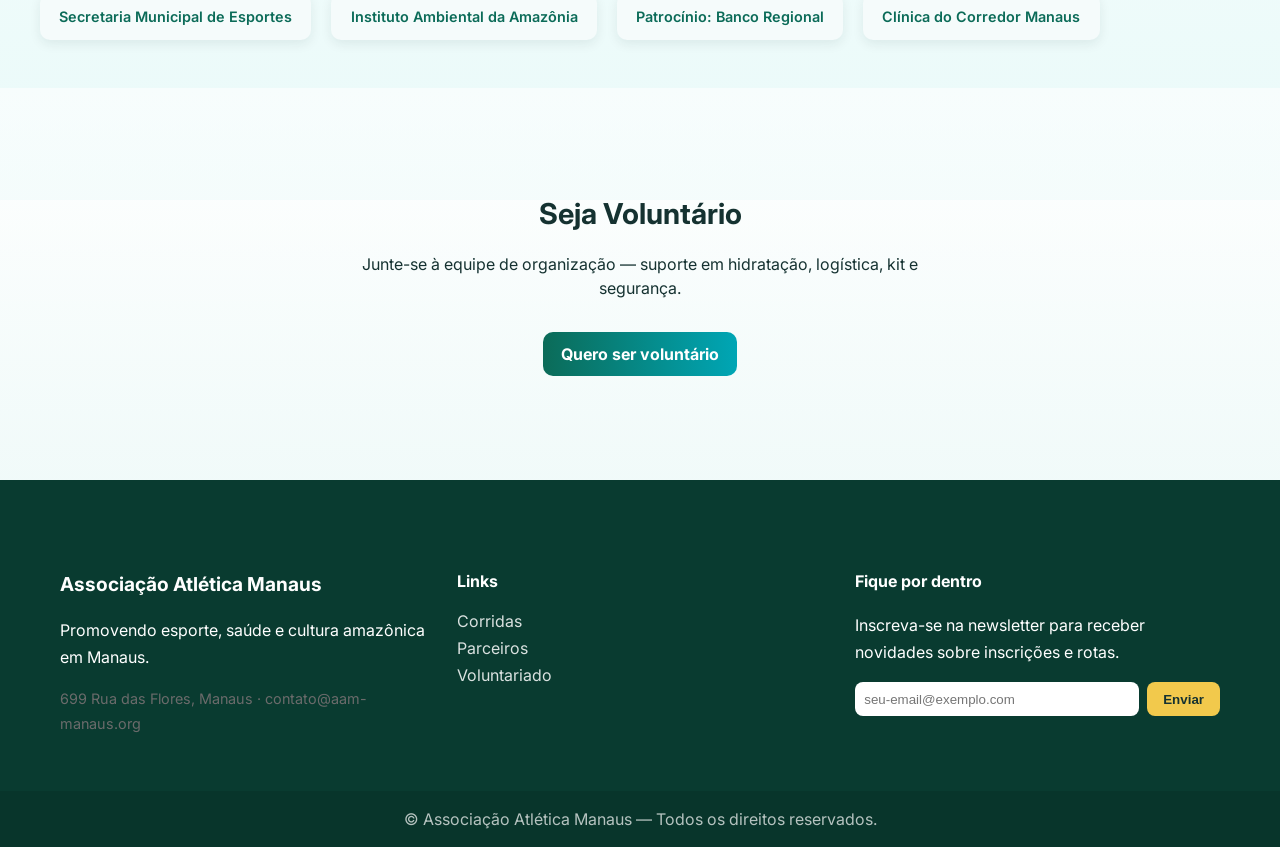
==== commit 7515fd74: "Adiciona texto informativo da proxima corrida acima do cronometro" ====
--- a/index.html
+++ b/index.html
@@ -43,6 +43,7 @@
                     <h1 id="hero-title">Corridas da Amazônia — Manaus</h1>
                     <p class="lead">Corrida, cultura e natureza no coração da floresta tropical. Celebrando a resistência e a beleza amazônica.</p>
 
+                    <p class="countdown-label">Próxima corrida: <span>Corridinha da Comunidade — 5K</span> em:</p>
                     <div class="countdown" aria-live="polite">
                         <div><strong id="days">00</strong><span>Dias</span></div>
                         <div><strong id="hours">00</strong><span>Horas</span></div>
@@ -180,7 +181,7 @@
                 }
             });
         }
-        const dataDoEventoString = "sep 12, 2026 08:00:00"; 
+        const dataDoEventoString = "nov 20, 2026 08:00:00"; 
         const dataDoEvento = new Date(dataDoEventoString).getTime();
 
         const elDias = document.getElementById("days");
--- a/styles.css
+++ b/styles.css
@@ -183,10 +183,22 @@
 }
 
 /* Contagem Regressiva */
+.countdown-label {
+    margin: 0 0 0.4rem 0;
+    font-size: 0.9rem;
+    font-weight: 700;
+    text-transform: uppercase;
+    letter-spacing: 0.6px;
+    color: var(--accent-3);
+    text-shadow: 0 2px 4px rgba(0,0,0,0.6);
+}
+.countdown-label span {
+    color: #ffffff;
+}
 .countdown {
     display: flex;
     gap: 0.75rem;
-    margin: 1.25rem 0 1.5rem 0;
+    margin: 0 0 1.5rem 0;
 }
 .countdown div {
     background: var(--glass);
@@ -448,6 +460,7 @@
     .race-card { height: 200px; }
 
     .hero-text { text-align: center; }
+    .countdown-label { font-size: 0.8rem; }
     .countdown div { min-width: 60px; padding: 0.5rem; }
     .countdown strong { font-size: 1.4rem; }
     
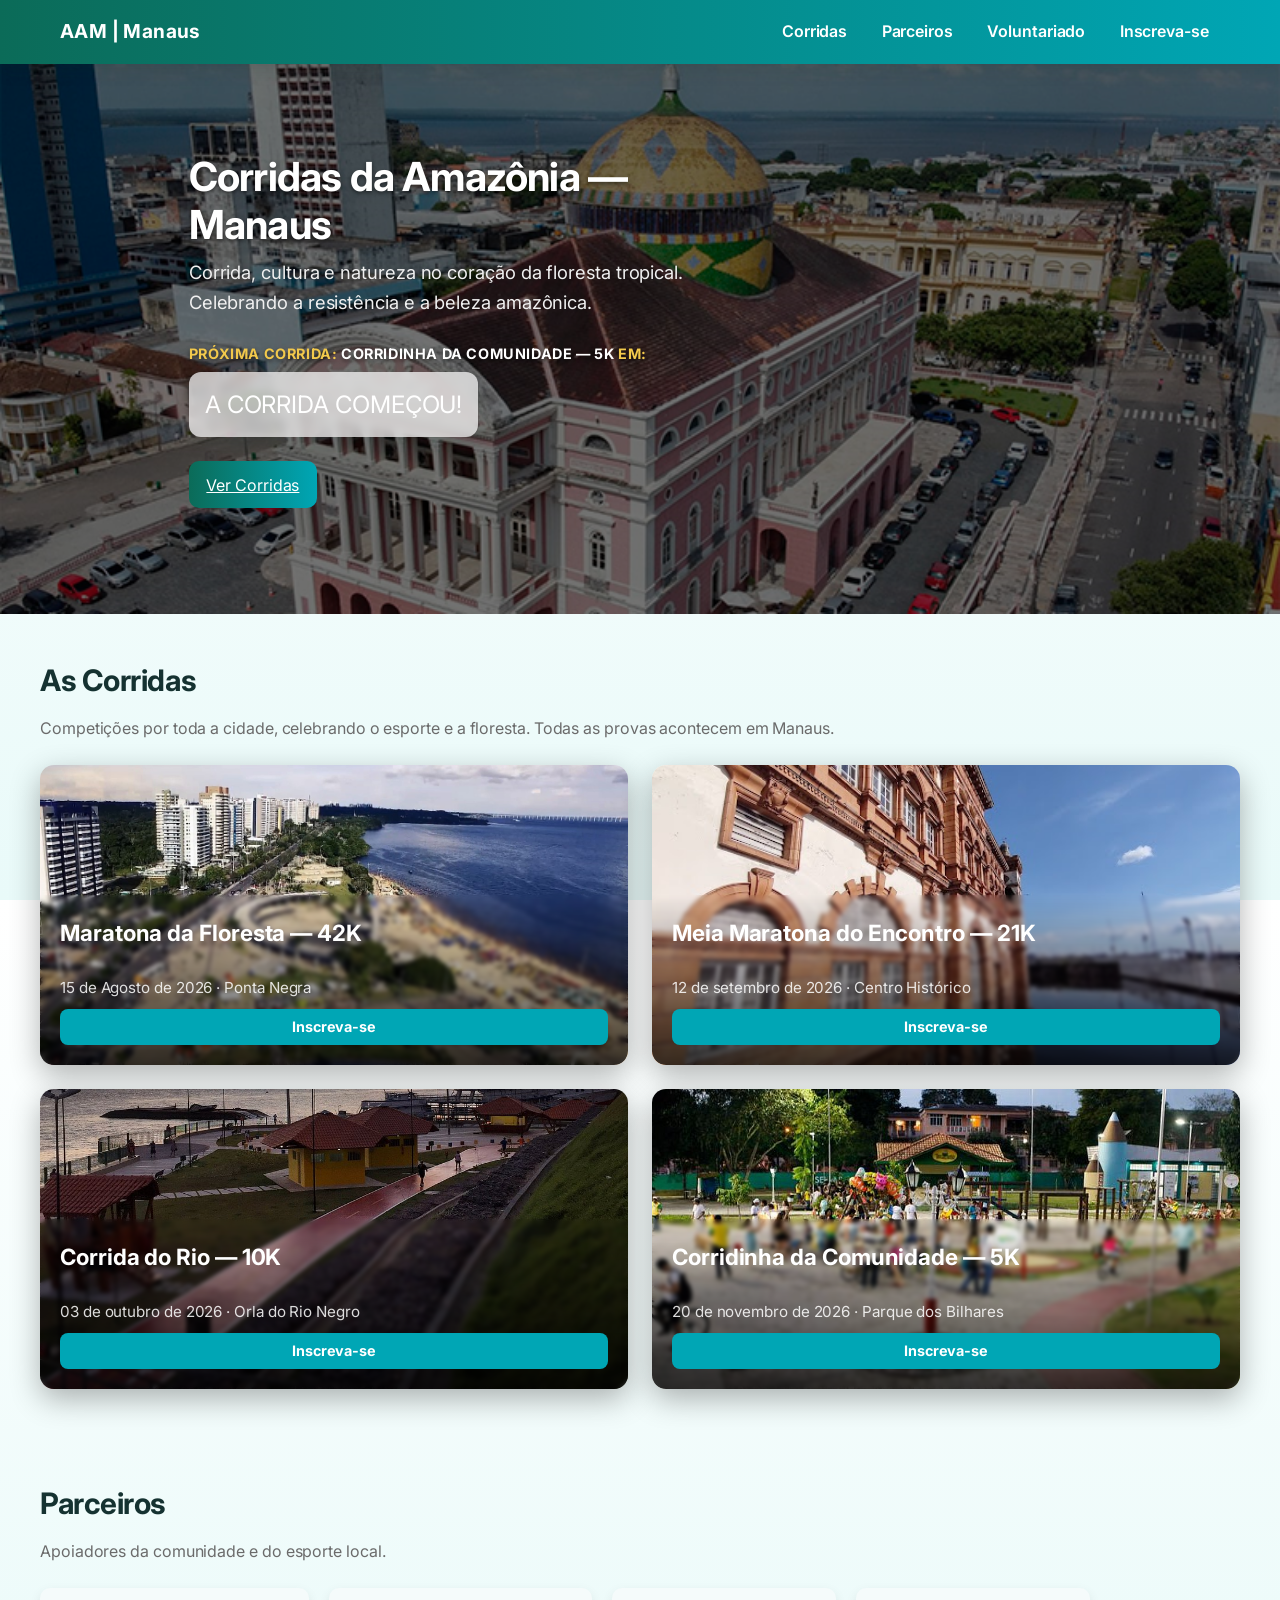
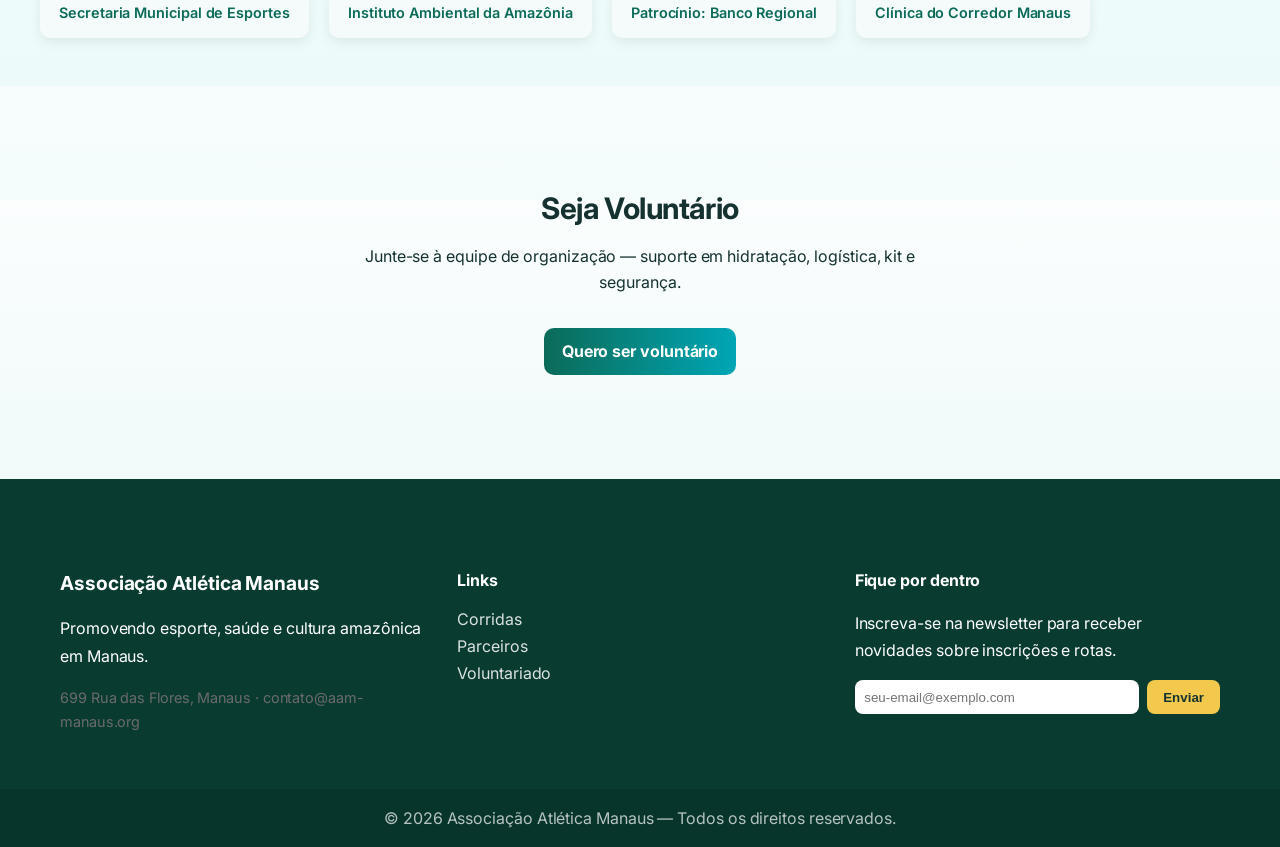
==== commit d02349af: "Atualiza layout responsivo, imagens, textos reais das corridas, favicon e README profissional" ====
--- a/index.html
+++ b/index.html
@@ -4,6 +4,7 @@
     <meta charset="utf-8" />
     <meta name="viewport" content="width=device-width,initial-scale=1" />
     <title>Associação Atlética Manaus — Corridas na Amazônia</title>
+    <link rel="icon" type="image/svg+xml" href="img/favicon.svg">
     <link rel="stylesheet" href="styles.css"> 
     <link rel="preconnect" href="https://fonts.googleapis.com">
     <link rel="preconnect" href="https://fonts.gstatic.com" crossorigin>
@@ -164,6 +165,16 @@
     document.addEventListener('DOMContentLoaded', () => {
 
         // --- INÍCIO: O SEU CÓDIGO DO DROPDOWN (Menu) ---
+        const toggleButton = document.querySelector('.menu-toggle');
+        const mainNav = document.querySelector('.main-nav');
+        if (toggleButton && mainNav) {
+            toggleButton.addEventListener('click', function() {
+                mainNav.classList.toggle('open');
+                toggleButton.setAttribute('aria-expanded', mainNav.classList.contains('open'));
+            });
+        }
+        const yearEl = document.getElementById('year');
+        if (yearEl) yearEl.textContent = new Date().getFullYear();
         const dropbtn = document.querySelector('.dropbtn');
         const dropdownContent = document.querySelector('.dropdown-content');
 
--- a/styles.css
+++ b/styles.css
@@ -31,14 +31,17 @@
     color: #153231;
     -webkit-font-smoothing: antialiased;
     -moz-osx-font-smoothing: grayscale;
-    line-height: 1.5;
+    line-height: 1.65;
+    letter-spacing: -0.005em;
 }
 a { color: var(--accent-2); }
 .muted { color: var(--muted); }
 .small { font-size: 0.9rem; }
-h2 { margin: 0 0 0.5rem 0; font-size: 1.8rem; }
+h1 { font-size: clamp(1.9rem, 3.8vw, 2.55rem); line-height: 1.2; letter-spacing: -0.02em; margin: 0 0 0.5rem 0; }
+h2 { margin: 0 0 0.65rem 0; font-size: clamp(1.45rem, 2.5vw, 1.85rem); line-height: 1.25; letter-spacing: -0.015em; }
 h3 { margin: 0; font-size: 1.25rem; }
 h4 { margin-top: 0; }
+hr { border: 0; height: 1px; background: rgba(11, 107, 88, 0.15); margin: 2.5rem 0; }
 
 /* Container & Sections */
 .container {
@@ -552,11 +555,117 @@
 
 .race-detail-image {
     width: 100%; /* Esta é a regra principal! */
-    height: auto;
+    height: 350px;
+    max-height: 360px;
+    display: block;
     border-radius: var(--radius);
     box-shadow: 0 8px 20px rgba(0,0,0,0.1);
     background-color: #e0e0e0; /* Fundo cinza para o placeholder */
     object-fit: cover;
+}
+
+/* --- PÁGINA DE DETALHES DAS CORRIDAS --- */
+.page-title {
+    font-size: clamp(1.85rem, 3.5vw, 2.45rem);
+    margin: 0 0 0.35rem 0;
+    color: var(--accent-1);
+    font-weight: 700;
+}
+
+.race-detail-grid {
+    display: grid;
+    grid-template-columns: 1fr 1.15fr;
+    gap: 2.5rem;
+    align-items: start;
+    margin: 1.75rem 0 2.5rem 0;
+}
+
+.race-image-container {
+    position: relative;
+}
+
+.race-image-container p {
+    margin: 0.6rem 0 0 0;
+    text-align: center;
+    font-size: 0.85rem;
+    color: var(--muted);
+}
+
+.race-content h2 {
+    font-size: 1.5rem;
+    color: var(--accent-1);
+    margin: 0 0 1rem 0;
+}
+
+.race-content p {
+    font-size: 1.02rem;
+    line-height: 1.75;
+    color: #1f3d3b;
+    margin: 0 0 1rem 0;
+}
+
+.race-highlights {
+    list-style: none;
+    padding: 1rem 1.25rem;
+    margin: 1.25rem 0 1.5rem 0;
+    background: var(--card);
+    border-left: 4px solid var(--accent-2);
+    border-radius: 10px;
+    box-shadow: 0 4px 14px rgba(6,40,35,0.06);
+    display: grid;
+    grid-template-columns: repeat(2, 1fr);
+    gap: 0.65rem 1rem;
+    font-size: 0.94rem;
+}
+
+.race-highlights li strong {
+    color: var(--accent-1);
+}
+
+.race-content .primary {
+    margin-top: 0.5rem;
+    padding: 0.8rem 1.5rem;
+    font-size: 1rem;
+}
+
+.map-section h2 {
+    color: var(--accent-1);
+    margin-bottom: 0.5rem;
+}
+
+.google-map {
+    margin-top: 1.25rem;
+    border-radius: var(--radius);
+    overflow: hidden;
+    box-shadow: 0 10px 25px rgba(0,0,0,0.1);
+}
+
+.google-map iframe {
+    display: block;
+    width: 100%;
+    height: 360px;
+}
+
+@media (max-width: 900px) {
+    .race-detail-grid {
+        grid-template-columns: 1fr;
+        gap: 1.75rem;
+    }
+    .race-detail-image {
+        height: 280px;
+    }
+}
+
+@media (max-width: 650px) {
+    .race-detail-image {
+        height: 220px;
+    }
+    .race-highlights {
+        grid-template-columns: 1fr;
+    }
+    .google-map iframe {
+        height: 260px;
+    }
 }
 
 /* --- ESTILOS PARA DROPDOWN DE CORRIDAS --- */
